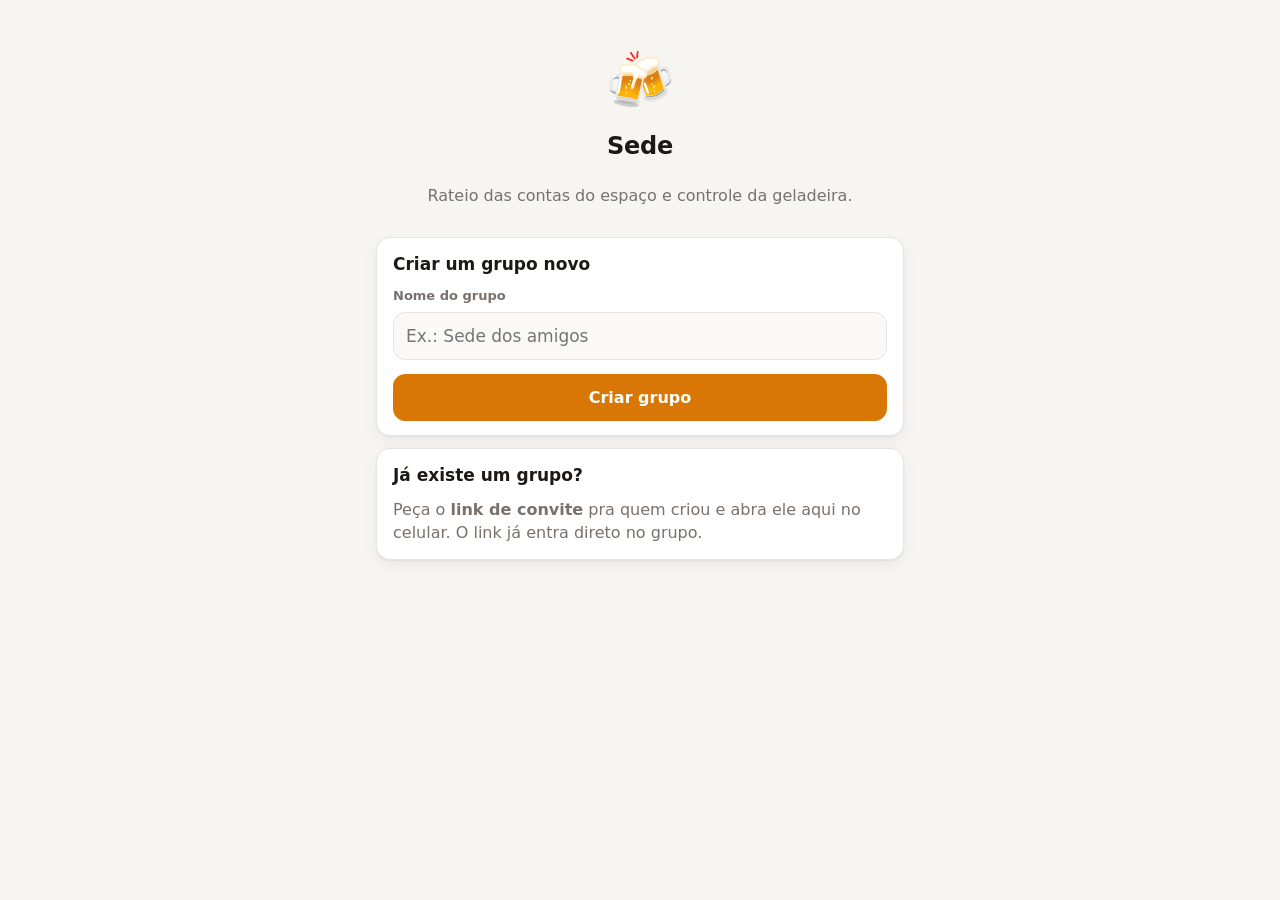
==== mock.html @ 7d4aa037 "App Sede: rateio de contas + geladeira (PWA estática + Firestore) Co-Authored-By: Claude Opus 5 <nor" ====
<!doctype html>
<html lang="pt-BR">
<head>
  <meta charset="utf-8">
  <meta name="viewport" content="width=device-width, initial-scale=1, viewport-fit=cover">
  <title>Sede (mock)</title>
  <!-- Desenvolvimento: troca o SDK do Firebase por um mock em localStorage. Abra mock.html em vez de index.html. -->
  <script type="importmap">
  {
    "imports": {
      "https://www.gstatic.com/firebasejs/12.19.0/firebase-app.js": "./dev/mock-firebase.js",
      "https://www.gstatic.com/firebasejs/12.19.0/firebase-auth.js": "./dev/mock-firebase.js",
      "https://www.gstatic.com/firebasejs/12.19.0/firebase-firestore.js": "./dev/mock-firebase.js",
      "./firebase-config.js": "./dev/mock-config.js"
    }
  }
  </script>
  <link rel="stylesheet" href="styles.css">
</head>
<body>
  <div id="offline" class="offline" hidden>Sem conexão — o que você fizer será sincronizado depois</div>

  <main id="root">
    <div class="center muted">Carregando…</div>
  </main>

  <nav id="tabbar" class="tabbar" hidden>
    <button type="button" data-action="tab" data-tab="home"><span class="ico">🏠</span><span>Início</span></button>
    <button type="button" data-action="tab" data-tab="bills"><span class="ico">🧾</span><span>Contas</span></button>
    <button type="button" data-action="tab" data-tab="fridge"><span class="ico">🍺</span><span>Geladeira</span></button>
    <button type="button" data-action="tab" data-tab="people"><span class="ico">👥</span><span>Galera</span></button>
  </nav>

  <dialog id="dlg"></dialog>
  <dialog id="confirm" class="confirm">
    <p id="confirm-text"></p>
    <div class="actions">
      <button type="button" class="btn btn-ghost" data-action="confirm-no">Cancelar</button>
      <button type="button" class="btn btn-danger" data-action="confirm-yes">Confirmar</button>
    </div>
  </dialog>

  <div id="toast" class="toast" hidden></div>

  <script type="module" src="app.js"></script>
</body>
</html>
---- styles.css ----
:root {
  color-scheme: light dark;
  --bg: #f6f5f2;
  --card: #ffffff;
  --card-2: #faf9f6;
  --text: #1c1917;
  --muted: #78716c;
  --border: #e7e5e4;
  --accent: #d97706;
  --accent-soft: #fef3c7;
  --accent-ink: #ffffff;
  --ok: #16a34a;
  --ok-soft: #dcfce7;
  --danger: #dc2626;
  --danger-soft: #fee2e2;
  --radius: 14px;
  --shadow: 0 1px 2px rgba(0, 0, 0, .05), 0 6px 16px rgba(0, 0, 0, .05);
  --safe-b: env(safe-area-inset-bottom, 0px);
  --tabbar-h: 62px;
}

@media (prefers-color-scheme: dark) {
  :root {
    --bg: #111110;
    --card: #1c1c1a;
    --card-2: #232321;
    --text: #f5f5f4;
    --muted: #a8a29e;
    --border: #2e2e2b;
    --accent: #f59e0b;
    --accent-soft: #3b2f0b;
    --accent-ink: #1c1917;
    --ok: #4ade80;
    --ok-soft: #14351f;
    --danger: #f87171;
    --danger-soft: #3b1414;
    --shadow: 0 1px 2px rgba(0, 0, 0, .4), 0 6px 16px rgba(0, 0, 0, .35);
  }
}

* { box-sizing: border-box; }
[hidden] { display: none !important; }

html, body { margin: 0; padding: 0; }

body {
  background: var(--bg);
  color: var(--text);
  font: 16px/1.45 system-ui, -apple-system, "Segoe UI", Roboto, sans-serif;
  -webkit-font-smoothing: antialiased;
  -webkit-tap-highlight-color: transparent;
  overscroll-behavior-y: contain;
}

main#root {
  max-width: 560px;
  margin: 0 auto;
  padding: 16px 16px calc(var(--tabbar-h) + var(--safe-b) + 90px);
  min-height: 100dvh;
}

h1 { font-size: 24px; margin: 4px 0 16px; letter-spacing: -.01em; }
h2 { font-size: 17px; margin: 0 0 10px; }
h3 { font-size: 15px; margin: 0 0 6px; }
p { margin: 0 0 10px; }
.muted { color: var(--muted); }
.small { font-size: 13px; }
.center { text-align: center; padding: 40px 0; }
.strong { font-weight: 600; }
.ok { color: var(--ok); }
.danger { color: var(--danger); }
.accent { color: var(--accent); }
.mt { margin-top: 12px; }
.mb0 { margin-bottom: 0; }
.right { text-align: right; }
.nowrap { white-space: nowrap; }
.grow { flex: 1; min-width: 0; }
.ellipsis { overflow: hidden; text-overflow: ellipsis; white-space: nowrap; }

/* ---------- header ---------- */
.topbar {
  display: flex;
  align-items: center;
  justify-content: space-between;
  gap: 12px;
  margin-bottom: 14px;
}
.topbar h1 { margin: 0; font-size: 22px; }
.topbar .who { font-size: 13px; color: var(--muted); }

/* ---------- cards ---------- */
.card {
  background: var(--card);
  border: 1px solid var(--border);
  border-radius: var(--radius);
  padding: 14px 16px;
  margin-bottom: 12px;
  box-shadow: var(--shadow);
}
.card.tap { cursor: pointer; }
.card.tap:active { transform: scale(.99); }
.card-title {
  display: flex;
  align-items: center;
  justify-content: space-between;
  gap: 8px;
  margin-bottom: 8px;
}
.card-title h2 { margin: 0; }
.empty { color: var(--muted); text-align: center; padding: 18px 8px; }
.empty .big { font-size: 34px; margin-bottom: 6px; }

/* ---------- rows ---------- */
.row {
  display: flex;
  align-items: center;
  gap: 12px;
  padding: 11px 0;
  border-top: 1px solid var(--border);
  min-height: 48px;
}
.row:first-of-type { border-top: 0; }
.row .ico { font-size: 22px; width: 30px; text-align: center; flex: none; }
.row .amt { font-variant-numeric: tabular-nums; font-weight: 600; white-space: nowrap; }
.row .sub { font-size: 13px; color: var(--muted); }

/* ---------- chips / badges ---------- */
.chip {
  display: inline-block;
  font-size: 12px;
  font-weight: 600;
  padding: 3px 9px;
  border-radius: 999px;
  background: var(--card-2);
  border: 1px solid var(--border);
  color: var(--muted);
  white-space: nowrap;
}
.chip.ok { background: var(--ok-soft); color: var(--ok); border-color: transparent; }
.chip.warn { background: var(--accent-soft); color: var(--accent); border-color: transparent; }
.chip.danger { background: var(--danger-soft); color: var(--danger); border-color: transparent; }

/* ---------- progress ---------- */
.bar {
  height: 6px;
  border-radius: 999px;
  background: var(--border);
  overflow: hidden;
  margin-top: 8px;
}
.bar i { display: block; height: 100%; background: var(--ok); border-radius: 999px; transition: width .25s; }

/* ---------- buttons ---------- */
.btn {
  appearance: none;
  border: 1px solid var(--border);
  background: var(--card);
  color: var(--text);
  font: inherit;
  font-weight: 600;
  padding: 11px 16px;
  border-radius: 12px;
  cursor: pointer;
  min-height: 44px;
  display: inline-flex;
  align-items: center;
  justify-content: center;
  gap: 8px;
  text-decoration: none;
}
.btn:active { opacity: .8; }
.btn:disabled { opacity: .5; cursor: default; }
.btn-primary { background: var(--accent); border-color: var(--accent); color: var(--accent-ink); }
.btn-ghost { background: transparent; }
.btn-danger { background: var(--danger); border-color: var(--danger); color: #fff; }
.btn-danger-ghost { color: var(--danger); background: transparent; }
.btn-sm { padding: 6px 12px; min-height: 34px; font-size: 13px; border-radius: 10px; }
.btn-block { width: 100%; }
.btn-list { display: flex; flex-direction: column; gap: 10px; }
.btn-list .btn { justify-content: flex-start; font-size: 17px; padding: 14px 18px; }
.link { background: none; border: 0; color: var(--accent); font: inherit; font-weight: 600; cursor: pointer; padding: 6px 0; }

.actions { display: flex; gap: 10px; justify-content: flex-end; flex-wrap: wrap; margin-top: 16px; }
.actions .btn { flex: 1; }

.fab {
  position: fixed;
  right: max(16px, calc((100vw - 560px) / 2 + 16px));
  bottom: calc(var(--tabbar-h) + var(--safe-b) + 16px);
  background: var(--accent);
  color: var(--accent-ink);
  border: 0;
  border-radius: 999px;
  padding: 0 20px 0 16px;
  height: 52px;
  font: inherit;
  font-weight: 700;
  font-size: 16px;
  box-shadow: 0 6px 18px rgba(0, 0, 0, .2);
  cursor: pointer;
  display: inline-flex;
  align-items: center;
  gap: 6px;
  z-index: 5;
}
.fab .plus { font-size: 24px; line-height: 1; }

/* ---------- tab bar ---------- */
.tabbar {
  position: fixed;
  left: 0; right: 0; bottom: 0;
  display: flex;
  justify-content: center;
  background: var(--card);
  border-top: 1px solid var(--border);
  padding-bottom: var(--safe-b);
  z-index: 10;
}
.tabbar button {
  flex: 1;
  max-width: 140px;
  height: var(--tabbar-h);
  border: 0;
  background: none;
  color: var(--muted);
  font: inherit;
  font-size: 11px;
  font-weight: 600;
  display: flex;
  flex-direction: column;
  align-items: center;
  justify-content: center;
  gap: 2px;
  cursor: pointer;
}
.tabbar button .ico { font-size: 22px; line-height: 1.1; filter: grayscale(1); opacity: .7; }
.tabbar button.active { color: var(--accent); }
.tabbar button.active .ico { filter: none; opacity: 1; }

/* ---------- forms ---------- */
label.field { display: block; margin-bottom: 14px; }
label.field > span, .field-label { display: block; font-size: 13px; font-weight: 600; color: var(--muted); margin-bottom: 6px; }
input[type="text"], input[type="password"], input[type="tel"], input[type="number"], select, textarea {
  width: 100%;
  font: inherit;
  font-size: 17px;
  padding: 11px 12px;
  border: 1px solid var(--border);
  border-radius: 12px;
  background: var(--card-2);
  color: var(--text);
  min-height: 46px;
}
input:focus, select:focus, textarea:focus { outline: 2px solid var(--accent); outline-offset: 0; border-color: transparent; }
input.money { font-weight: 700; font-size: 22px; font-variant-numeric: tabular-nums; }
input.pin { text-align: center; letter-spacing: .5em; font-size: 26px; font-weight: 700; }
.help { font-size: 13px; color: var(--muted); margin: -8px 0 12px; }
.error { color: var(--danger); font-size: 14px; font-weight: 600; margin: 4px 0 10px; }

.seg { display: flex; background: var(--card-2); border: 1px solid var(--border); border-radius: 12px; padding: 3px; gap: 3px; margin-bottom: 14px; }
.seg label { flex: 1; }
.seg input { position: absolute; opacity: 0; pointer-events: none; }
.seg span {
  display: flex; align-items: center; justify-content: center; gap: 4px;
  padding: 8px 4px; border-radius: 9px; font-size: 14px; font-weight: 600; color: var(--muted); cursor: pointer; min-height: 40px;
}
.seg input:checked + span { background: var(--card); color: var(--text); box-shadow: 0 1px 3px rgba(0, 0, 0, .12); }

.checks { display: flex; flex-direction: column; gap: 2px; margin-bottom: 8px; }
.checks label { display: flex; align-items: center; gap: 10px; padding: 8px 4px; min-height: 40px; cursor: pointer; }
.checks input { width: 20px; height: 20px; accent-color: var(--accent); }

/* switch */
.switch { position: relative; display: inline-block; width: 46px; height: 28px; flex: none; }
.switch input { opacity: 0; width: 0; height: 0; position: absolute; }
.switch i {
  position: absolute; inset: 0; border-radius: 999px; background: var(--border); transition: .2s; cursor: pointer;
}
.switch i::after {
  content: ""; position: absolute; width: 22px; height: 22px; left: 3px; top: 3px; border-radius: 50%;
  background: #fff; transition: .2s; box-shadow: 0 1px 3px rgba(0, 0, 0, .3);
}
.switch input:checked + i { background: var(--ok); }
.switch input:checked + i::after { transform: translateX(18px); }
.switch input:disabled + i { opacity: .5; cursor: default; }

/* month nav */
.monthnav { display: flex; align-items: center; justify-content: space-between; margin-bottom: 12px; }
.monthnav .btn { min-width: 44px; padding: 0; }
.monthnav .label { font-weight: 700; font-size: 17px; }

/* ---------- dialogs ---------- */
dialog {
  border: 0;
  padding: 0;
  background: var(--card);
  color: var(--text);
  border-radius: 18px;
  width: min(100%, 520px);
  max-height: 92dvh;
  box-shadow: 0 20px 60px rgba(0, 0, 0, .35);
}
dialog::backdrop { background: rgba(0, 0, 0, .45); }
dialog .sheet { padding: 18px 18px calc(18px + var(--safe-b)); overflow-y: auto; max-height: 92dvh; }
dialog .sheet h2 { font-size: 19px; margin: 0 0 14px; padding-right: 36px; }
dialog .close {
  position: absolute; top: 10px; right: 10px; width: 36px; height: 36px; border-radius: 50%; border: 0;
  background: var(--card-2); color: var(--muted); font-size: 18px; cursor: pointer;
}
@media (max-width: 600px) {
  dialog {
    margin: auto 0 0;
    width: 100%;
    max-width: 100%;
    border-radius: 18px 18px 0 0;
  }
}
dialog.confirm { width: min(92%, 380px); margin: auto; border-radius: 18px; padding: 20px; }
dialog.confirm p { font-size: 16px; margin-bottom: 4px; }

/* ---------- misc ---------- */
.offline {
  position: sticky; top: 0; z-index: 20;
  background: var(--accent-soft); color: var(--accent);
  font-size: 13px; font-weight: 600; text-align: center; padding: 6px 12px;
}
.toast {
  position: fixed; left: 50%; bottom: calc(var(--tabbar-h) + var(--safe-b) + 84px);
  transform: translateX(-50%);
  background: var(--text); color: var(--bg);
  padding: 10px 16px; border-radius: 12px; font-size: 14px; font-weight: 600;
  z-index: 30; max-width: 90vw; box-shadow: var(--shadow);
}
.shake { animation: shake .35s; }
@keyframes shake {
  0%, 100% { transform: translateX(0); }
  25% { transform: translateX(-6px); }
  75% { transform: translateX(6px); }
}
.big-amount { font-size: 28px; font-weight: 800; font-variant-numeric: tabular-nums; letter-spacing: -.01em; }
.logo { font-size: 56px; text-align: center; margin: 24px 0 8px; }
.linkbox {
  font-family: ui-monospace, Menlo, Consolas, monospace;
  font-size: 12px;
  word-break: break-all;
  background: var(--card-2);
  border: 1px dashed var(--border);
  border-radius: 10px;
  padding: 10px;
  margin-bottom: 10px;
  color: var(--muted);
}
details summary { cursor: pointer; font-weight: 600; padding: 6px 0; list-style: none; }
details summary::-webkit-details-marker { display: none; }
details summary::after { content: " ▸"; color: var(--muted); }
details[open] summary::after { content: " ▾"; }
.avatar {
  width: 36px; height: 36px; border-radius: 50%; flex: none;
  display: inline-flex; align-items: center; justify-content: center;
  background: var(--accent-soft); color: var(--accent); font-weight: 700; font-size: 15px;
}
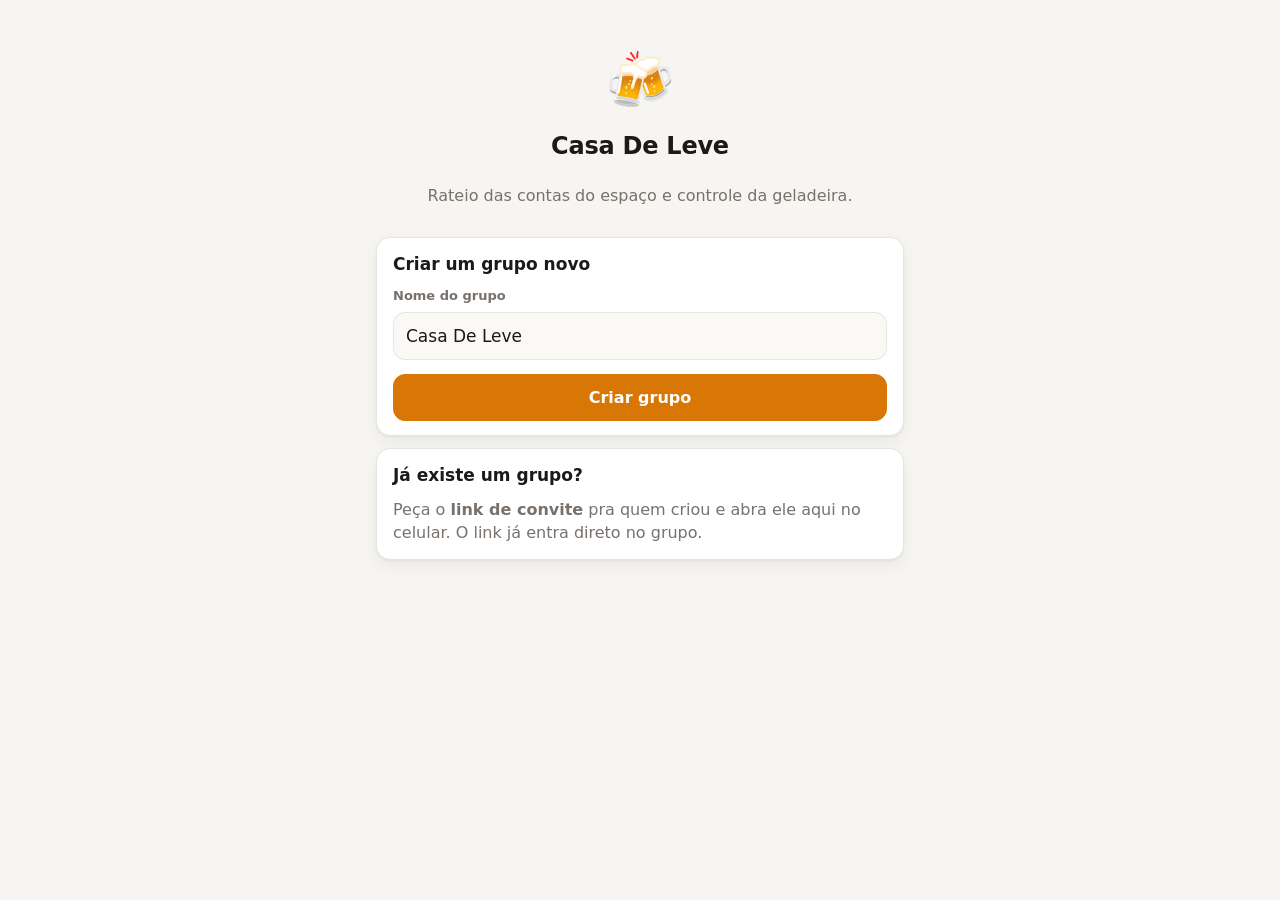
==== commit 1072f07f: "v3: Casa De Leve — geladeira por item/quantidade, resumo pro WhatsApp, card de configuração Co-Autho" ====
--- a/mock.html
+++ b/mock.html
@@ -3,7 +3,7 @@
 <head>
   <meta charset="utf-8">
   <meta name="viewport" content="width=device-width, initial-scale=1, viewport-fit=cover">
-  <title>Sede (mock)</title>
+  <title>Casa De Leve (mock)</title>
   <!-- Desenvolvimento: troca o SDK do Firebase por um mock em localStorage. Abra mock.html em vez de index.html. -->
   <script type="importmap">
   {
@@ -41,6 +41,7 @@
   </dialog>
 
   <div id="toast" class="toast" hidden></div>
+  <input type="file" id="filepick" accept="image/*,application/pdf" hidden>
 
   <script type="module" src="app.js"></script>
 </body>
--- a/styles.css
+++ b/styles.css
@@ -359,3 +359,74 @@
   display: inline-flex; align-items: center; justify-content: center;
   background: var(--accent-soft); color: var(--accent); font-weight: 700; font-size: 15px;
 }
+.avatar.big { width: 46px; height: 46px; font-size: 18px; }
+
+/* ---------- dashboard ---------- */
+.strip {
+  display: flex; gap: 10px; margin-bottom: 12px;
+}
+.strip-item {
+  flex: 1; background: var(--card); border: 1px solid var(--border); border-radius: var(--radius);
+  padding: 10px 14px; display: flex; flex-direction: column; gap: 2px; box-shadow: var(--shadow);
+}
+.strip-item b { font-size: 20px; font-variant-numeric: tabular-nums; letter-spacing: -.01em; }
+.card.debt { border-left: 4px solid var(--border); }
+.card.debt-owe { border-left-color: var(--danger); }
+.card.debt-owed { border-left-color: var(--ok); }
+.card.debt .big-amount { font-size: 22px; }
+
+.pixline {
+  display: flex; align-items: center; gap: 10px;
+  background: var(--card-2); border: 1px dashed var(--border); border-radius: 10px;
+  padding: 8px 10px; margin-top: 10px;
+}
+.pixline code { font-family: ui-monospace, Menlo, Consolas, monospace; font-size: 14px; }
+.pixline.none { border-style: solid; }
+
+details.items { margin-top: 10px; }
+details.items > summary { color: var(--accent); font-size: 14px; }
+details.items .row.item { flex-wrap: wrap; row-gap: 6px; }
+details.items .row.item.neg .amt { color: var(--muted); font-weight: 500; }
+details.items .row.item .amt { min-width: 84px; text-align: right; }
+.item-actions { display: flex; gap: 6px; flex-basis: 100%; justify-content: flex-end; }
+details.sub-items > summary { padding: 0; }
+details.sub-items > summary::after { content: none; }
+details.sub-items > summary .amt::after { content: " ▸"; color: var(--muted); font-weight: 400; }
+details.sub-items[open] > summary .amt::after { content: " ▾"; }
+details.sub-items .row.item { padding-left: 12px; }
+
+.receipt-img { display: block; max-width: 100%; border-radius: 12px; border: 1px solid var(--border); }
+button.link.small { font-size: 13px; padding: 0; font-weight: 600; }
+
+/* ---------- v3: geladeira por item, compartilhar, configurar ---------- */
+.share-row { display: flex; align-items: center; gap: 10px; margin: -4px 0 12px; }
+.card.setup { border-left: 4px solid var(--accent); }
+.card.debt-items { border-left-color: var(--accent); }
+.items-line {
+  margin-top: 10px; padding: 8px 10px; border-radius: 10px;
+  background: var(--card-2); font-size: 14px; line-height: 1.4;
+}
+.chips { display: flex; gap: 6px; overflow-x: auto; padding: 0 0 12px; margin-top: -6px; scrollbar-width: none; }
+.chips::-webkit-scrollbar { display: none; }
+button.chip { font: inherit; font-size: 13px; font-weight: 600; cursor: pointer; color: var(--text); padding: 6px 12px; flex: none; }
+button.chip:active { background: var(--accent-soft); }
+.stepper {
+  display: inline-flex; align-items: stretch; border: 1px solid var(--border); border-radius: 12px; overflow: hidden;
+  background: var(--card-2);
+}
+.stepper button {
+  width: 48px; border: 0; background: transparent; color: var(--accent); font-size: 24px; font-weight: 700; cursor: pointer; min-height: 46px;
+}
+.stepper button:active { background: var(--accent-soft); }
+.stepper input {
+  width: 64px; text-align: center; border: 0; border-left: 1px solid var(--border); border-right: 1px solid var(--border);
+  border-radius: 0; background: transparent; font-weight: 700; font-size: 20px; min-height: 46px; padding: 0;
+}
+.stepper input:focus { outline: none; }
+.stepper + * { margin-top: 14px; }
+.field .stepper { margin-bottom: 14px; }
+textarea.msg {
+  width: 100%; font: 14px/1.45 ui-monospace, Menlo, Consolas, monospace; padding: 12px; border: 1px solid var(--border);
+  border-radius: 12px; background: var(--card-2); color: var(--text); resize: vertical; white-space: pre-wrap;
+}
+details.sub-items > summary .grow { line-height: 1.5; }
